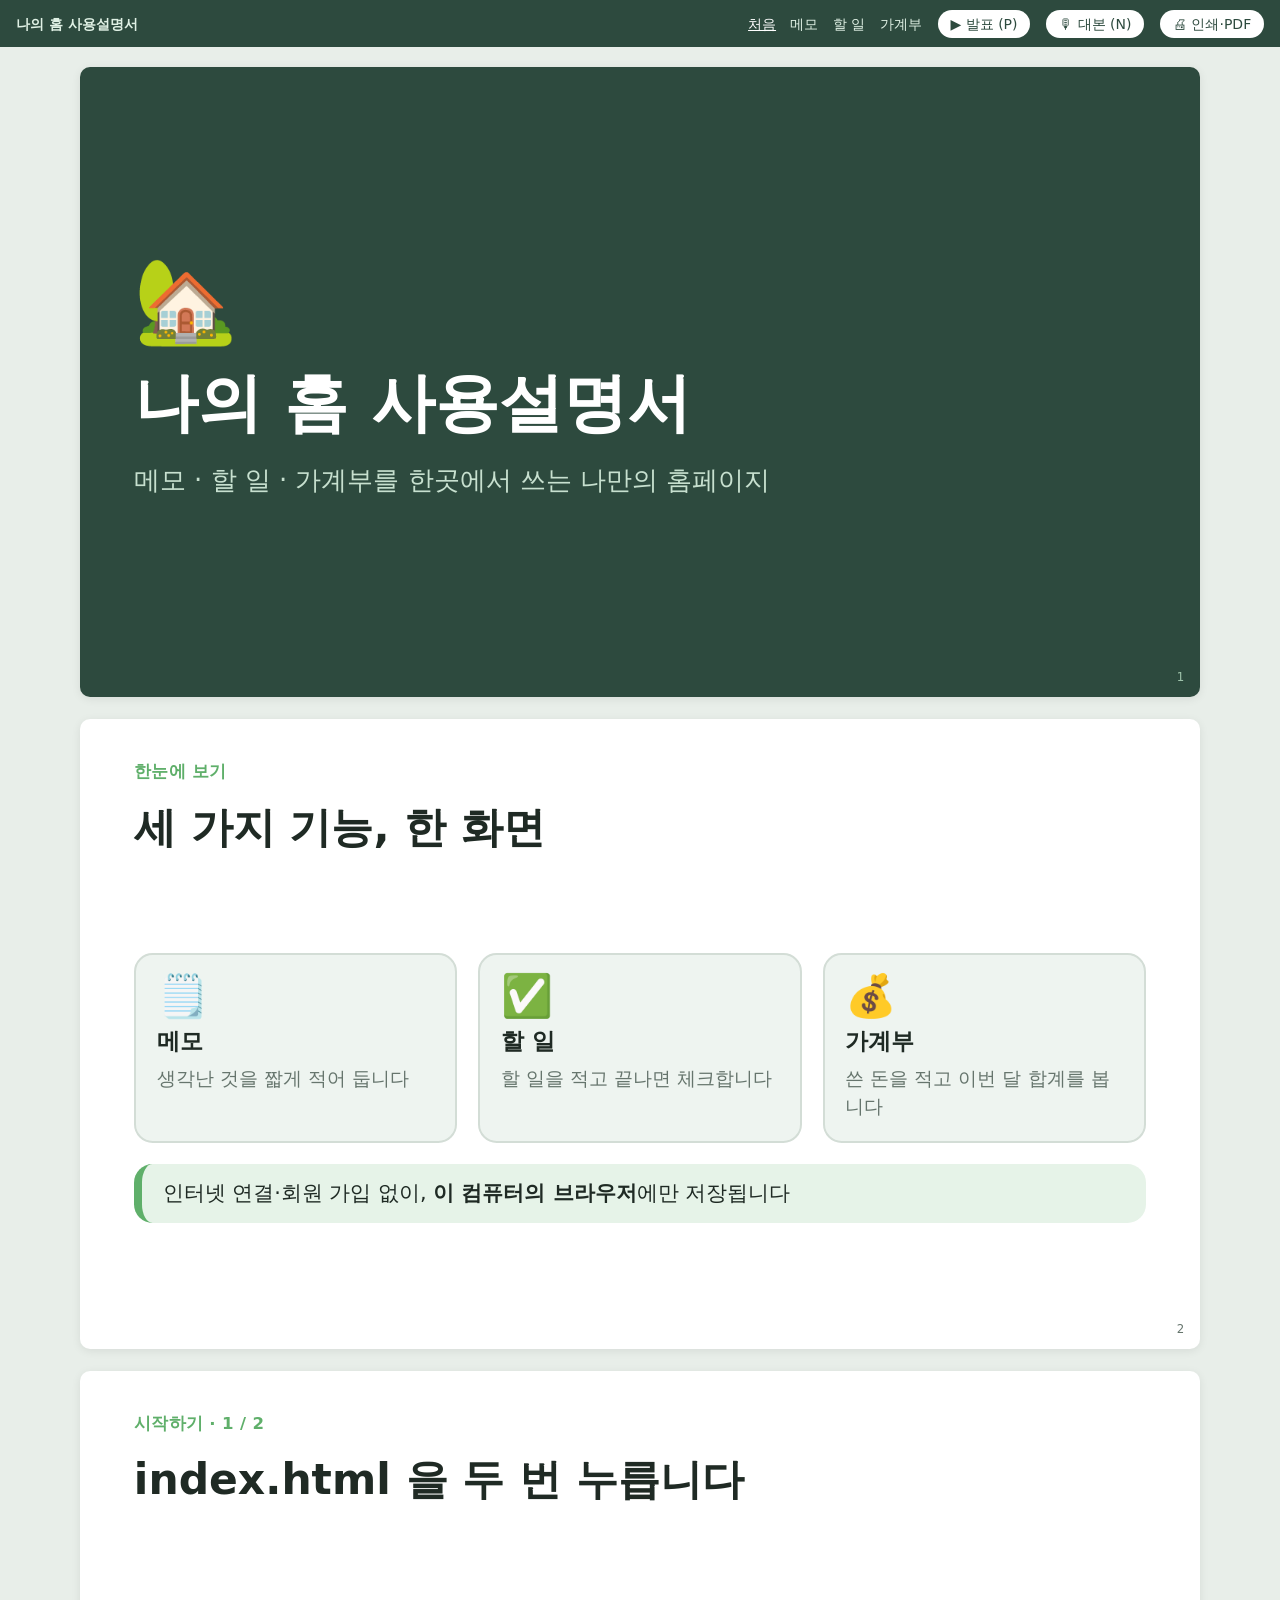
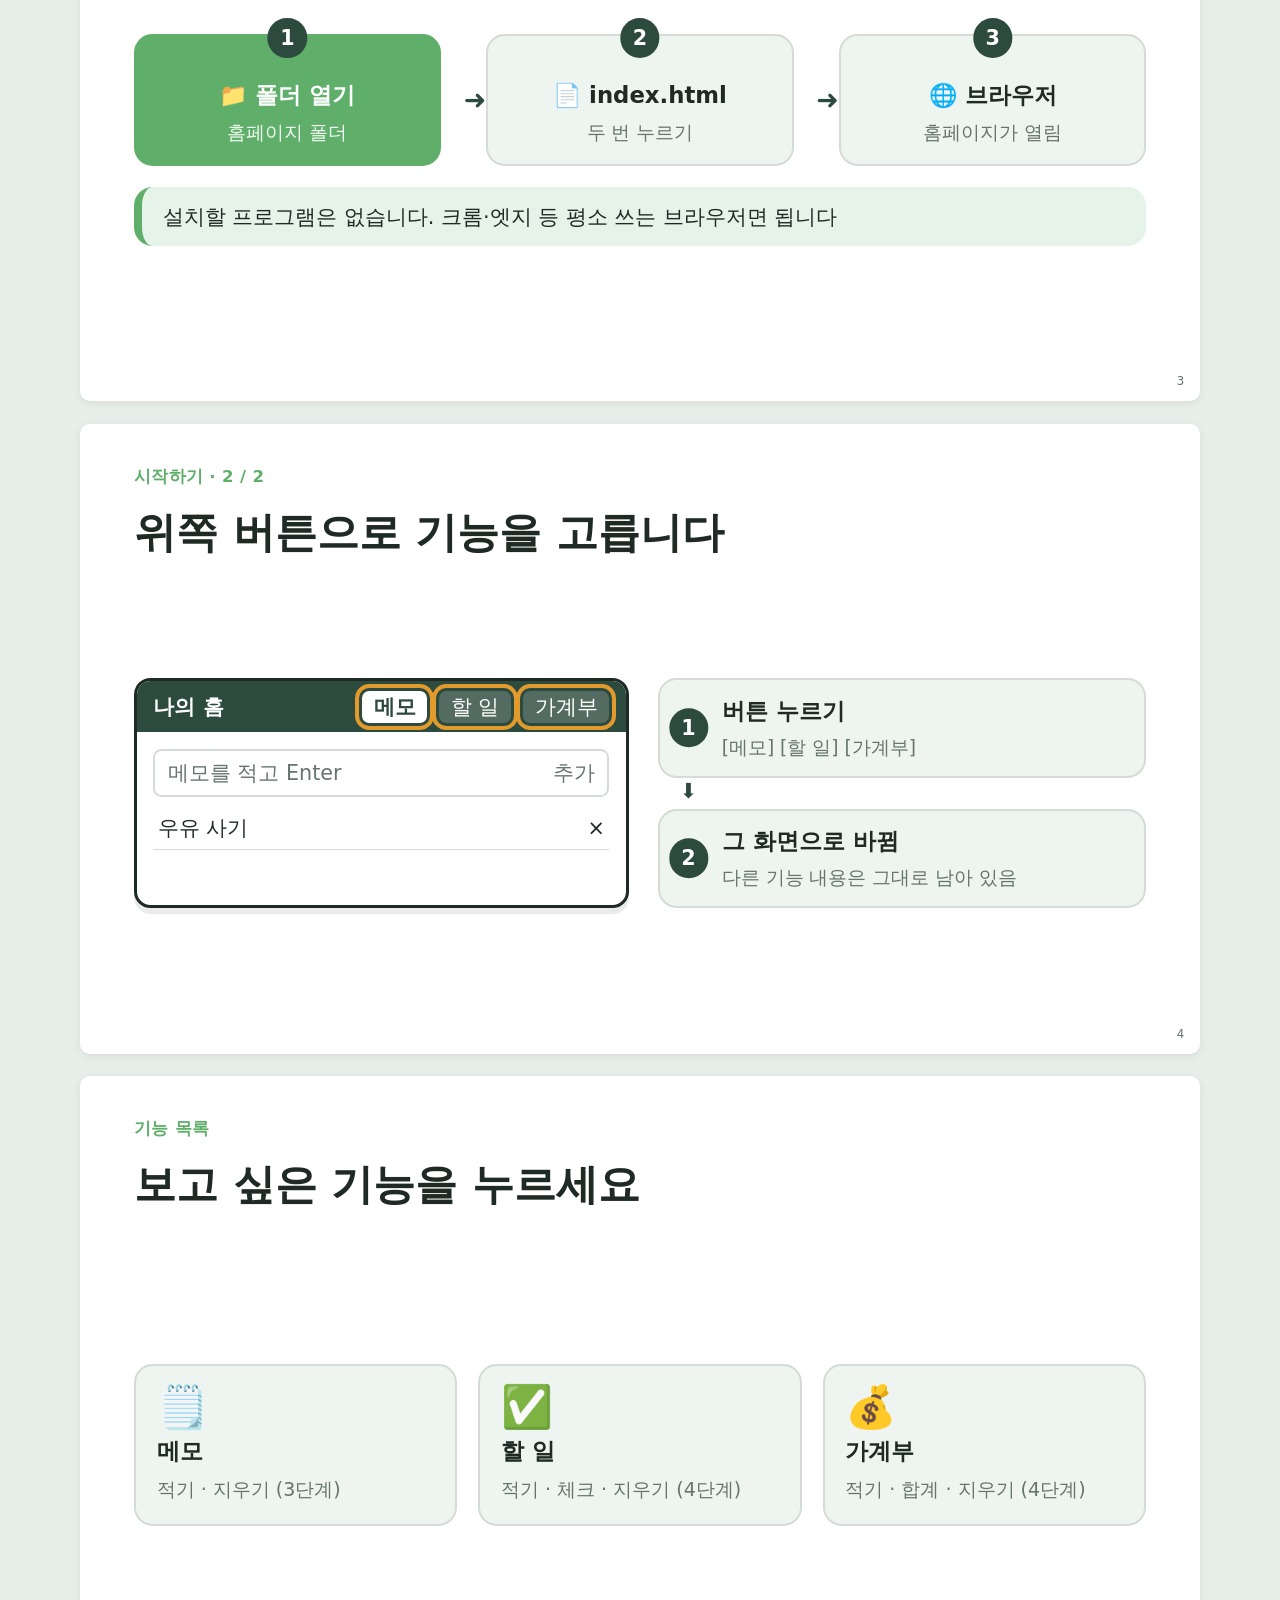
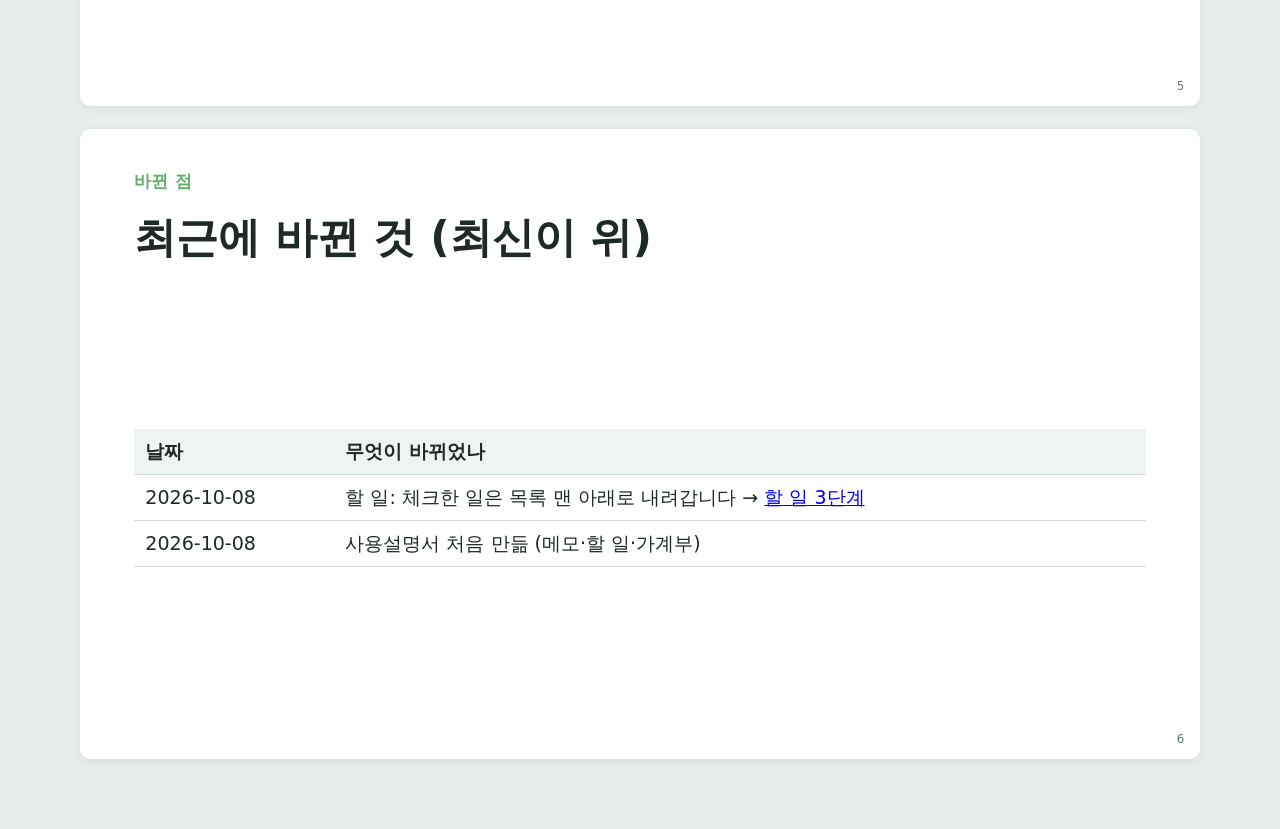
==== examples/my-homepage/manual/index.html @ fab15f82 "dev-process-light 0.3.0: 사용설명서를 HTML 슬라이드로 - 웹페이지 기본, 페이지 = 16:9 한 장 = pptx 한 장, 페이지마다 그림 + 강의 대본, 한" ====
<!doctype html>
<html lang="ko">
<head>
<meta charset="utf-8">
<meta name="viewport" content="width=device-width, initial-scale=1">
<title>나의 홈 사용설명서</title>
<link rel="stylesheet" href="assets/manual.css">
<script defer src="assets/manual.js"></script>
</head>
<body data-manual="나의 홈 사용설명서" data-index="index.html"
      data-chapters="index.html|처음;memo.html|메모;todo.html|할 일;budget.html|가계부">

<section class="slide" data-kind="cover" data-title="나의 홈 사용설명서">
  <div class="body">
    <div class="emoji">🏡</div>
    <h1>나의 홈 사용설명서</h1>
    <p class="lead">메모 · 할 일 · 가계부를 한곳에서 쓰는 나만의 홈페이지</p>
  </div>
  <aside class="notes">나의 홈 사용설명서입니다. 나의 홈은 메모, 할 일, 가계부를 한곳에서 쓰는 개인 홈페이지입니다. 이 설명서는 처음 여는 법부터 기능 하나하나 쓰는 법까지 순서대로 보여 드립니다.</aside>
</section>

<section class="slide" data-kind="concept" data-title="이 홈페이지는">
  <p class="kicker">한눈에 보기</p>
  <h2>세 가지 기능, 한 화면</h2>
  <div class="body">
    <div class="cards">
      <div class="card"><i>🗒️</i><b>메모</b><span>생각난 것을 짧게 적어 둡니다</span></div>
      <div class="card"><i>✅</i><b>할 일</b><span>할 일을 적고 끝나면 체크합니다</span></div>
      <div class="card"><i>💰</i><b>가계부</b><span>쓴 돈을 적고 이번 달 합계를 봅니다</span></div>
    </div>
    <div class="callout">인터넷 연결·회원 가입 없이, <b>이 컴퓨터의 브라우저</b>에만 저장됩니다</div>
  </div>
  <aside class="notes">이 홈페이지에는 세 가지 기능이 있습니다. 메모, 할 일, 가계부. 회원 가입이나 인터넷 연결 없이 쓰고, 적은 내용은 이 컴퓨터의 브라우저에만 저장됩니다.</aside>
</section>

<section class="slide" data-kind="start-step" data-title="시작하기 1. 파일 열기">
  <p class="kicker">시작하기 · 1 / 2</p>
  <h2>index.html 을 두 번 누릅니다</h2>
  <div class="body">
    <ol class="flow">
      <li class="on"><b>📁 폴더 열기</b><span>홈페이지 폴더</span></li>
      <li><b>📄 index.html</b><span>두 번 누르기</span></li>
      <li><b>🌐 브라우저</b><span>홈페이지가 열림</span></li>
    </ol>
    <div class="callout">설치할 프로그램은 없습니다. 크롬·엣지 등 평소 쓰는 브라우저면 됩니다</div>
  </div>
  <aside class="notes">시작하기 첫 번째 단계입니다. 홈페이지 폴더를 열고 index.html 파일을 두 번 누르세요. 평소 쓰는 브라우저에서 홈페이지가 열립니다. 따로 설치할 프로그램은 없습니다.</aside>
</section>

<section class="slide" data-kind="start-step" data-title="시작하기 2. 메뉴 고르기">
  <p class="kicker">시작하기 · 2 / 2</p>
  <h2>위쪽 버튼으로 기능을 고릅니다</h2>
  <div class="body">
    <div class="row">
      <div class="screen">
        <div class="top"><span class="t">나의 홈</span><span class="tab on hl">메모</span><span class="tab hl">할 일</span><span class="tab hl">가계부</span></div>
        <div class="in"><div class="field">메모를 적고 Enter <span>추가</span></div><div class="item">우유 사기 <span>×</span></div></div>
      </div>
      <ol class="flow v">
        <li><b>버튼 누르기</b><span>[메모] [할 일] [가계부]</span></li>
        <li><b>그 화면으로 바뀜</b><span>다른 기능 내용은 그대로 남아 있음</span></li>
      </ol>
    </div>
  </div>
  <aside class="notes">두 번째 단계입니다. 위쪽에 메모, 할 일, 가계부 버튼이 있습니다. 누르면 그 화면으로 바뀝니다. 다른 화면으로 가도 적어 둔 내용은 그대로 남아 있습니다.</aside>
</section>

<section class="slide" data-kind="chapters" data-title="기능 목록">
  <p class="kicker">기능 목록</p>
  <h2>보고 싶은 기능을 누르세요</h2>
  <div class="body">
    <div class="cards">
      <a class="card" href="memo.html"><i>🗒️</i><b>메모</b><span>적기 · 지우기 (3단계)</span></a>
      <a class="card" href="todo.html"><i>✅</i><b>할 일</b><span>적기 · 체크 · 지우기 (4단계)</span></a>
      <a class="card" href="budget.html"><i>💰</i><b>가계부</b><span>적기 · 합계 · 지우기 (4단계)</span></a>
    </div>
  </div>
  <aside class="notes">기능별 설명서입니다. 메모는 세 단계, 할 일과 가계부는 네 단계로 따라 할 수 있습니다. 보고 싶은 기능을 누르세요.</aside>
</section>

<section class="slide" data-kind="changes" data-title="바뀐 점">
  <p class="kicker">바뀐 점</p>
  <h2>최근에 바뀐 것 (최신이 위)</h2>
  <div class="body">
    <table class="grid">
      <tr><th>날짜</th><th>무엇이 바뀌었나</th></tr>
      <tr><td>2026-10-08</td><td>할 일: 체크한 일은 목록 맨 아래로 내려갑니다 → <a href="todo.html#5">할 일 3단계</a></td></tr>
      <tr><td>2026-10-08</td><td>사용설명서 처음 만듦 (메모·할 일·가계부)</td></tr>
    </table>
  </div>
  <aside class="notes">최근에 바뀐 점입니다. 가장 최근 변경은 할 일에서 체크한 일이 목록 맨 아래로 내려가도록 바뀐 것입니다.</aside>
</section>

</body>
</html>
---- examples/my-homepage/manual/assets/manual.css ----
/* 사용설명서 슬라이드 엔진 (dev-process-framework / dev-process-light 공용)
   - 웹페이지로 읽기(기본), 발표 모드(P), 노트(N), 16:9 인쇄(PDF), 슬라이드 = pptx 한 장
   - 외부 글꼴·CDN 없음 (오프라인에서도 같은 모양) */
:root {
  --ink: #1f2a24; --muted: #66756d; --line: #d3ddd6; --bg: #e8eee9; --paper: #ffffff; --soft: #eef4f0;
  --accent: #2d4a3e; --accent-2: #5faf6a; --warn: #e29a2d; --bad: #d9574a; --info: #3f8fa6; --violet: #8a79c2;
  --radius: 0.9em;
  --font: "Malgun Gothic", "Apple SD Gothic Neo", "Noto Sans KR", "Noto Sans CJK KR", system-ui, sans-serif;
  --mono: "Cascadia Mono", Consolas, "D2Coding", "Noto Sans Mono CJK KR", monospace;
}
* { box-sizing: border-box; }
html, body { margin: 0; }
body { background: var(--bg); color: var(--ink); font-family: var(--font); line-height: 1.45; }

/* ---------- 머리말 (manual.js 가 채움) ---------- */
.m-bar { position: sticky; top: 0; z-index: 10; display: flex; flex-wrap: wrap; gap: .5rem 1rem; align-items: center;
  padding: .6rem 1rem; background: var(--accent); color: #fff; font-size: 14px; }
.m-bar a { color: #dff0e4; text-decoration: none; }
.m-bar a:hover, .m-bar a[aria-current] { color: #fff; text-decoration: underline; }
.m-bar .m-title { font-weight: 700; margin-right: auto; }
.m-bar nav { display: flex; flex-wrap: wrap; gap: .3rem .9rem; }
.m-bar button { font: inherit; color: var(--accent); background: #fff; border: 0; border-radius: 999px; padding: .25rem .8rem; cursor: pointer; }

/* ---------- 슬라이드: 16:9, 너비에 맞춰 글자까지 함께 줄어든다 ---------- */
main.m-deck { padding: 1.2rem 1rem 3rem; counter-reset: slide; }
.slide { container-type: inline-size; counter-increment: slide; position: relative; width: min(100%, 1120px);
  aspect-ratio: 16 / 9; margin: 0 auto 1.4rem; background: var(--paper); border-radius: 10px; overflow: hidden;
  box-shadow: 0 2px 10px rgba(0,0,0,.08); display: flex; flex-direction: column; }
.slide > .s { font-size: 1.85cqw; padding: 2em 2.6em 2.2em; height: 100%; display: flex; flex-direction: column; gap: .9em; }
.slide::after { content: counter(slide); position: absolute; right: 1.4cqw; bottom: 1cqw; font-size: 1.05cqw; color: var(--muted); }
.slide .kicker { font-size: .8em; font-weight: 700; color: var(--accent-2); letter-spacing: .02em; }
.slide h1, .slide h2 { margin: 0; line-height: 1.2; }
.slide h2 { font-size: 2.05em; }
.slide h1 { font-size: 3.1em; }
.slide p { margin: 0; }
.slide .lead { font-size: 1.25em; color: var(--muted); }
.slide .body { flex: 1; display: flex; flex-direction: column; justify-content: center; gap: 1em; min-height: 0; }
.slide .row { display: flex; gap: 1.4em; align-items: stretch; }
.slide .row > * { flex: 1; min-width: 0; }
.slide small, .slide .muted { color: var(--muted); }
.slide code, .slide kbd { font-family: var(--mono); font-size: .9em; background: var(--soft); border-radius: .3em; padding: .05em .35em; }
.slide pre { margin: 0; font-family: var(--mono); font-size: .85em; background: #1f2a24; color: #e8f2eb; border-radius: .6em; padding: .9em 1.1em; white-space: pre-wrap; }
.slide .ui { display: inline-block; border: .12em solid var(--accent); border-radius: .4em; padding: 0 .45em; font-weight: 700; color: var(--accent); background: #fff; }

/* 표지·장 구분: 진한 배경 */
.slide.dark, .slide[data-kind="cover"] { background: var(--accent); color: #fff; }
.slide.dark .lead, .slide[data-kind="cover"] .lead { color: #c7e0cf; }
.slide[data-kind="cover"] .body { justify-content: center; }
.slide[data-kind="cover"]::after, .slide.dark::after { color: #9fc3ab; }
.slide .emoji { font-size: 4em; line-height: 1; }

/* ---------- 도식 컴포넌트 ---------- */
/* 순서도: <ol class="flow"><li><b>제목</b><span>설명</span></li>...</ol>  (.flow.v 세로) */
.flow { list-style: none; margin: 0; padding: 0; display: flex; align-items: stretch; gap: 2.2em; counter-reset: st; }
.flow > li { counter-increment: st; position: relative; flex: 1; background: var(--soft); border: .12em solid var(--line);
  border-radius: var(--radius); padding: 2.1em .9em .9em; text-align: center; display: flex; flex-direction: column; gap: .3em; }
.flow > li::before { content: counter(st); position: absolute; top: -.85em; left: 50%; transform: translateX(-50%);
  width: 1.9em; height: 1.9em; border-radius: 50%; background: var(--accent); color: #fff; font-weight: 700;
  display: grid; place-items: center; }
.flow > li:not(:last-child)::after { content: "➜"; position: absolute; right: -1.75em; top: 50%; transform: translateY(-50%);
  font-size: 1.3em; color: var(--accent); }
.flow > li b { font-size: 1.1em; }
.flow > li span, .flow > li small { color: var(--muted); font-size: .9em; }
.flow > li.on { background: var(--accent-2); border-color: var(--accent-2); color: #fff; }
.flow > li.on span, .flow > li.on small { color: #effaf1; }
.flow > li.warn { background: #fdf0dc; border-color: var(--warn); }
.flow > li.bad { background: #fbe5e2; border-color: var(--bad); }
.flow.v { flex-direction: column; gap: 1.5em; max-width: 34em; }
.flow.v > li { text-align: left; padding: .7em 1em .7em 3em; }
.flow.v > li::before { top: 50%; left: 1.4em; transform: translate(-50%, -50%); }
.flow.v > li:not(:last-child)::after { content: "⬇"; right: auto; left: 1.4em; top: auto; bottom: -1.45em; transform: translateX(-50%); font-size: 1em; }
.loop { text-align: center; color: var(--accent); font-weight: 700; border-top: .14em dashed var(--accent); padding-top: .4em; }

/* 카드: <div class="cards"><div class="card"><i>🗒️</i><b>제목</b><span>설명</span></div></div> */
.cards { display: grid; grid-template-columns: repeat(auto-fit, minmax(11em, 1fr)); gap: 1em; }
.card { background: var(--soft); border-radius: var(--radius); padding: 1em; display: flex; flex-direction: column; gap: .35em; border: .1em solid var(--line); }
a.card { color: inherit; text-decoration: none; }
a.card:hover { border-color: var(--accent); }
.card > i { font-style: normal; font-size: 2em; line-height: 1; }
.card > b { font-size: 1.1em; }
.card > span { color: var(--muted); font-size: .92em; }
.card.ok { border-color: var(--accent-2); } .card.warn { border-color: var(--warn); background: #fdf3e2; } .card.bad { border-color: var(--bad); background: #fcebe8; }

/* 비교: <div class="compare"><div class="good">..</div><div class="bad">..</div></div> */
.compare { display: grid; grid-template-columns: 1fr 1fr; gap: 1.2em; }
.compare > div { border-radius: var(--radius); padding: 1em 1.2em; background: var(--soft); }
.compare > .good { background: #e6f3e8; border-left: .4em solid var(--accent-2); }
.compare > .bad { background: #fbe7e3; border-left: .4em solid var(--bad); }
.compare h3 { margin: 0 0 .4em; font-size: 1.1em; }

/* 화면 흉내: <div class="screen"><div class="tabs">..</div>..</div>  (실제 화면 그림이 없을 때) */
.screen { border: .15em solid var(--ink); border-radius: .8em; overflow: hidden; background: #fff; box-shadow: 0 .3em 0 rgba(0,0,0,.08); }
.screen .top { background: var(--accent); color: #fff; padding: .45em .8em; font-weight: 700; display: flex; gap: .6em; align-items: center; }
.screen .top .t { margin-right: auto; }
.screen .top span.tab { background: rgba(255,255,255,.18); border-radius: .35em; padding: .05em .55em; font-weight: 400; }
.screen .top span.tab.on { background: #fff; color: var(--accent); font-weight: 700; }
.screen .in { padding: .8em; display: flex; flex-direction: column; gap: .45em; }
.screen .field { border: .1em solid var(--line); border-radius: .4em; padding: .35em .6em; color: var(--muted); display: flex; justify-content: space-between; }
.screen .item { border-bottom: .08em solid var(--line); padding: .3em .2em; display: flex; justify-content: space-between; gap: .6em; }
.screen .hl { outline: .22em solid var(--warn); outline-offset: .15em; border-radius: .3em; }
.screen .done { text-decoration: line-through; color: var(--muted); }

/* 채팅: <div class="chat"><p class="me">..</p><p class="ai">..</p></div> */
.chat { display: flex; flex-direction: column; gap: .6em; }
.chat p { max-width: 80%; border-radius: 1em; padding: .55em .9em; margin: 0; }
.chat .me { align-self: flex-end; background: var(--accent); color: #fff; }
.chat .ai { align-self: flex-start; background: var(--soft); border: .1em solid var(--line); }

/* 트리 / 구성도 */
.tree { font-family: var(--mono); background: var(--soft); border-radius: var(--radius); padding: .9em 1.1em; white-space: pre; font-size: .92em; line-height: 1.6; }
.diagram { display: flex; align-items: center; justify-content: center; }
.diagram svg { width: 100%; height: auto; max-height: 100%; }
.slide svg text { font-family: var(--font); }

/* 강조 상자 · 큰 숫자 · 표 */
.callout { border-radius: var(--radius); padding: .7em 1em; background: #e6f3e8; border-left: .4em solid var(--accent-2); }
.callout.warn { background: #fdf0dc; border-color: var(--warn); }
.callout.bad { background: #fbe5e2; border-color: var(--bad); }
.big { font-size: 3.6em; font-weight: 800; color: var(--accent); line-height: 1; }
table.grid { border-collapse: collapse; width: 100%; font-size: .92em; }
table.grid th, table.grid td { border-bottom: .08em solid var(--line); padding: .45em .6em; text-align: left; vertical-align: top; }
table.grid th { background: var(--soft); }

/* ---------- 노트 (강의 대본) ---------- */
.slide > aside.notes { display: none; }
body.show-notes .slide { aspect-ratio: auto; overflow: visible; }
body.show-notes .slide > .s { aspect-ratio: 16 / 9; height: auto; }
body.show-notes .slide > aside.notes { display: block; font-size: 15px; background: #fffbe8; border-top: 1px dashed #d8c77a;
  padding: .8rem 1.2rem; color: #4a4325; white-space: pre-wrap; }
body.show-notes .slide > aside.notes::before { content: "🎙 대본  "; font-weight: 700; }

/* ---------- 발표 모드 (P) ---------- */
body.present { background: #111; overflow: hidden; }
body.present .m-bar { display: none; }
body.present main.m-deck { padding: 0; height: 100vh; display: grid; place-items: center; }
body.present .slide { display: none; margin: 0; width: min(100vw, calc(100vh * 16 / 9)); border-radius: 0; }
body.present .slide.current { display: flex; }

/* ---------- 내보내기 (pptx 그림 캡처) ---------- */
body.export { background: #fff; }
body.export .m-bar { display: none; }
body.export main.m-deck { padding: 0; }
body.export .slide { width: 1280px; margin: 0 0 20px; border-radius: 0; box-shadow: none; }

/* ---------- 인쇄: 슬라이드 한 장 = 16:9 한 쪽 ---------- */
@page { size: 13.333in 7.5in; margin: 0; }
@media print {
  body { background: #fff; }
  .m-bar, aside.notes { display: none !important; }
  main.m-deck { padding: 0; }
  .slide { width: 13.333in; height: 7.5in; aspect-ratio: auto; margin: 0; border-radius: 0; box-shadow: none;
    break-after: page; page-break-after: always; -webkit-print-color-adjust: exact; print-color-adjust: exact; }
}
@media (max-width: 640px) { .m-bar { font-size: 13px; } main.m-deck { padding: .6rem .3rem 2rem; } }
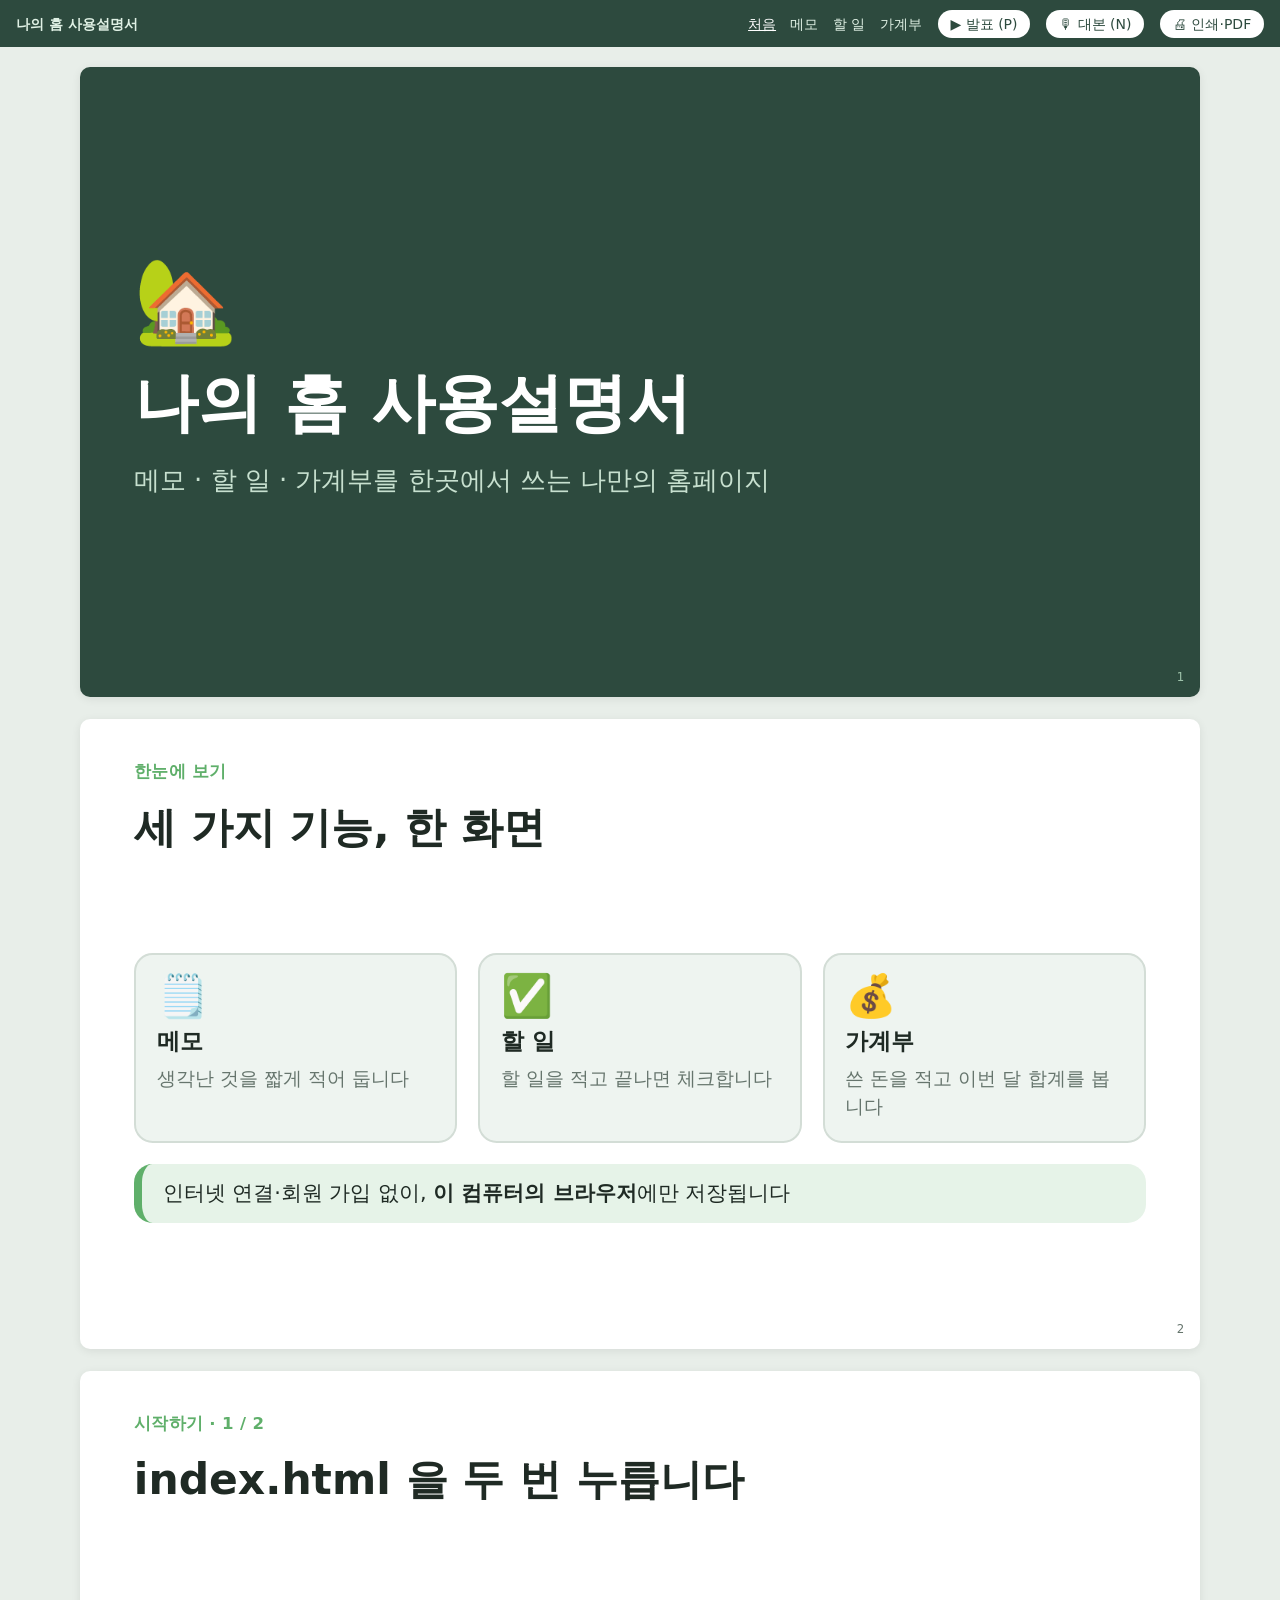
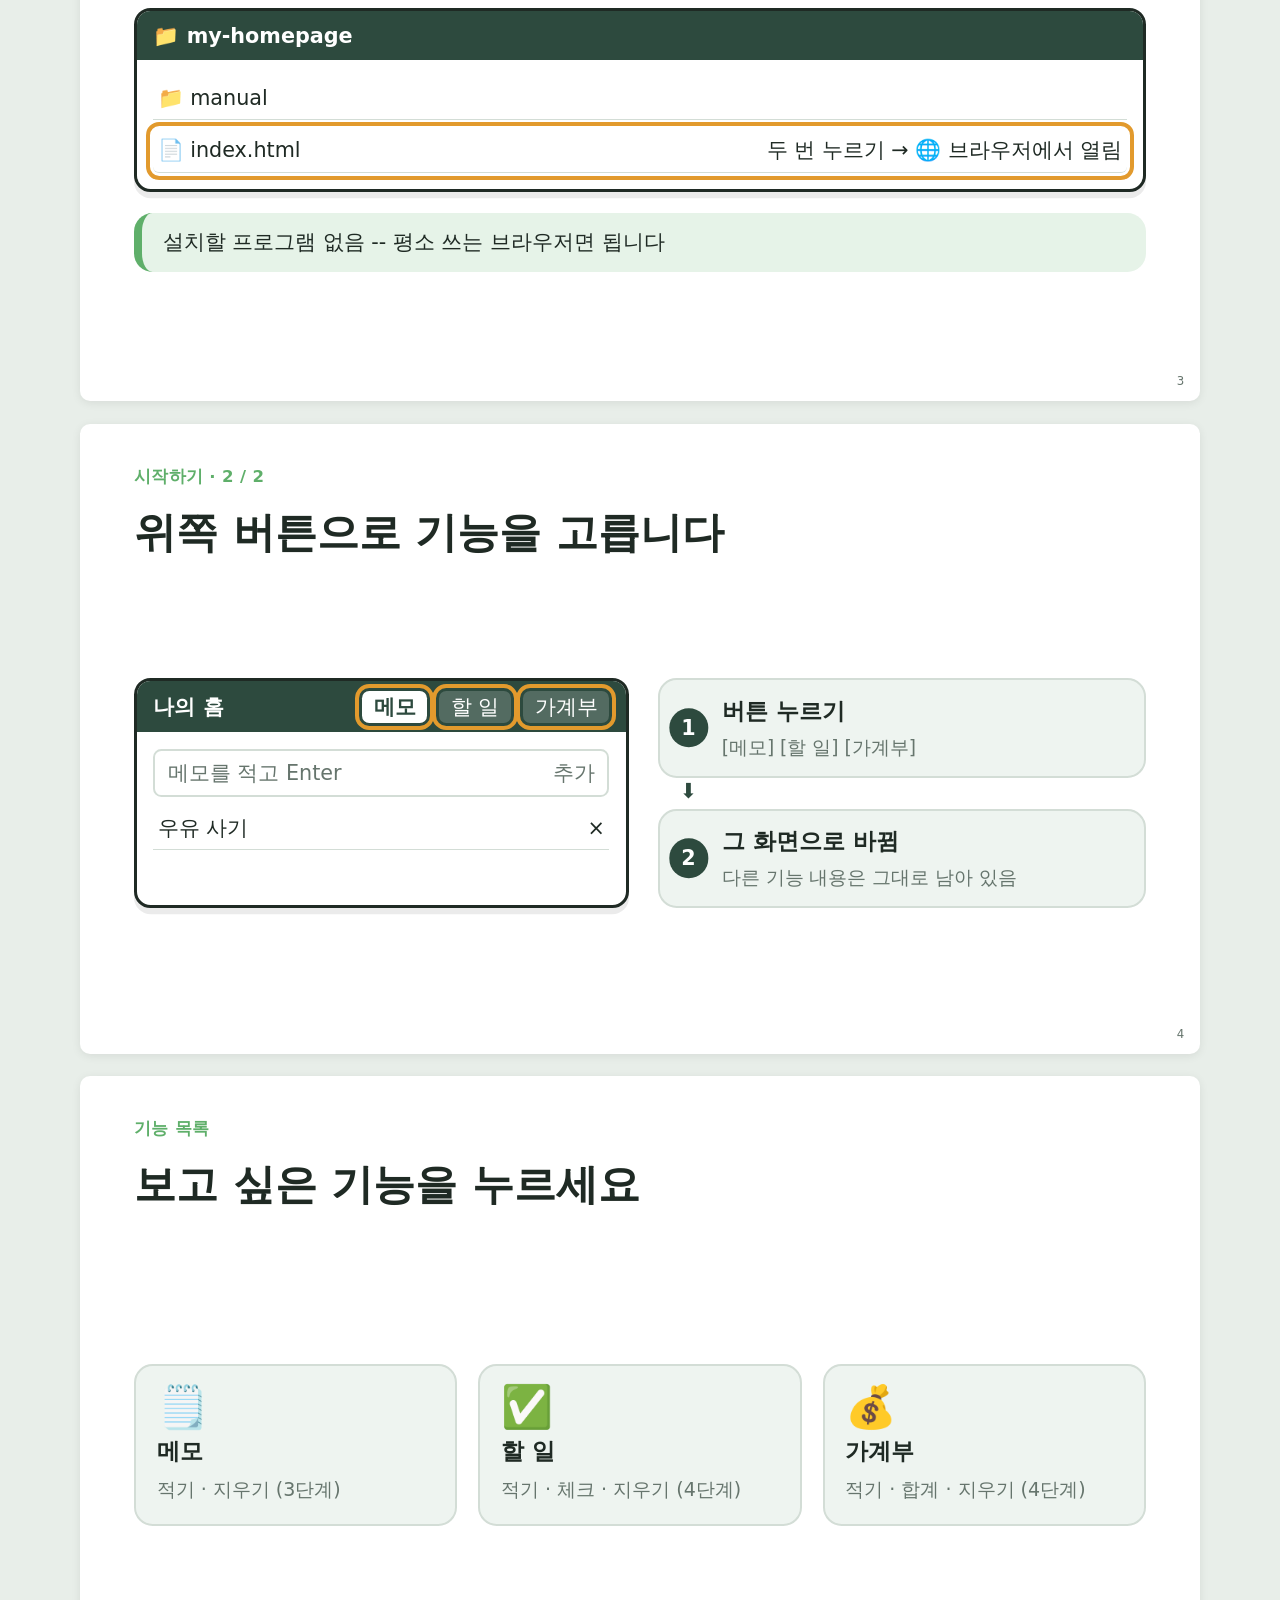
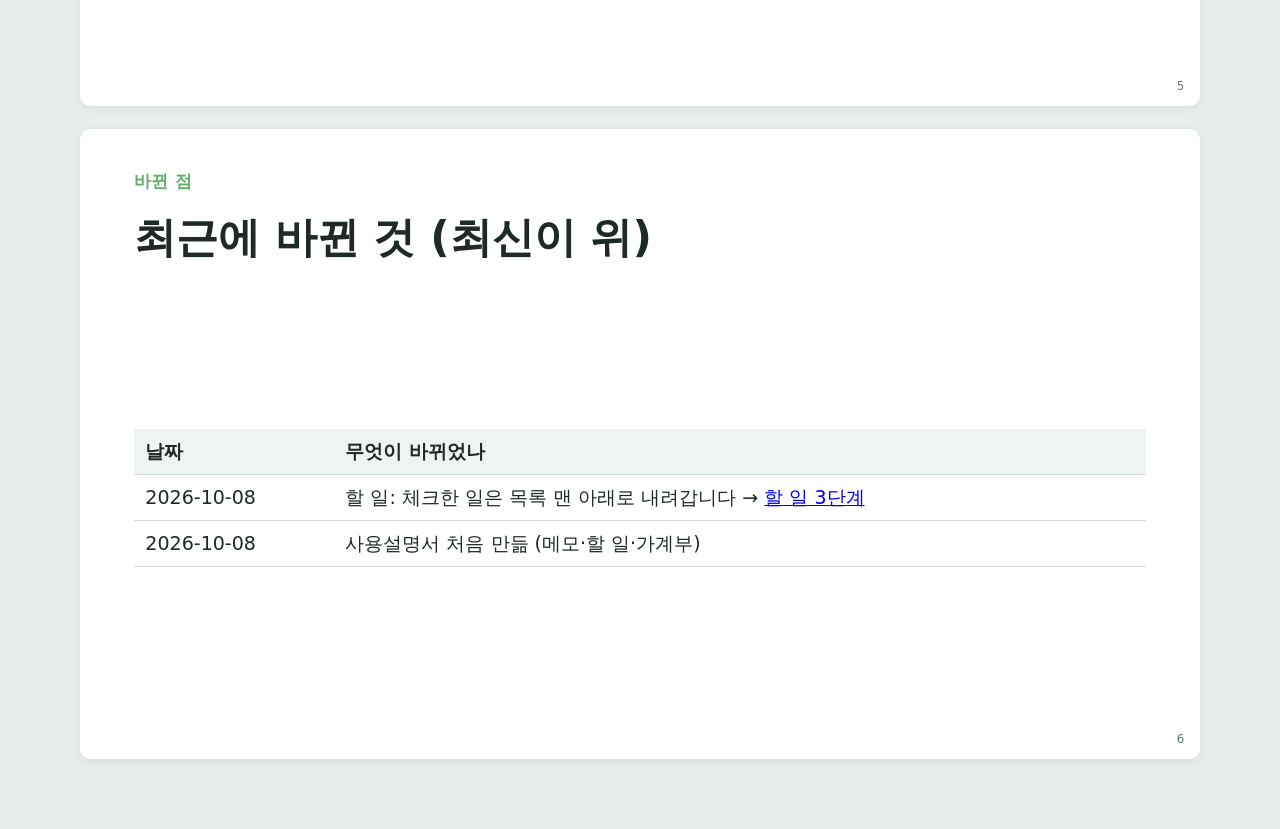
==== commit f2ef9bd8: "feat(manual): 0.4.0 quality floor and render review for light-manual - manual_tool check: index >= 6" ====
--- a/examples/my-homepage/manual/index.html
+++ b/examples/my-homepage/manual/index.html
@@ -37,12 +37,14 @@
   <p class="kicker">시작하기 · 1 / 2</p>
   <h2>index.html 을 두 번 누릅니다</h2>
   <div class="body">
-    <ol class="flow">
-      <li class="on"><b>📁 폴더 열기</b><span>홈페이지 폴더</span></li>
-      <li><b>📄 index.html</b><span>두 번 누르기</span></li>
-      <li><b>🌐 브라우저</b><span>홈페이지가 열림</span></li>
-    </ol>
-    <div class="callout">설치할 프로그램은 없습니다. 크롬·엣지 등 평소 쓰는 브라우저면 됩니다</div>
+      <div class="screen">
+        <div class="top"><span class="t">📁 my-homepage</span></div>
+        <div class="in">
+          <div class="item"><span>📁 manual</span><span></span></div>
+          <div class="item hl"><span>📄 index.html</span><span>두 번 누르기 → 🌐 브라우저에서 열림</span></div>
+        </div>
+      </div>
+    <div class="callout">설치할 프로그램 없음 -- 평소 쓰는 브라우저면 됩니다</div>
   </div>
   <aside class="notes">시작하기 첫 번째 단계입니다. 홈페이지 폴더를 열고 index.html 파일을 두 번 누르세요. 평소 쓰는 브라우저에서 홈페이지가 열립니다. 따로 설치할 프로그램은 없습니다.</aside>
 </section>
@@ -88,7 +90,7 @@
       <tr><td>2026-10-08</td><td>사용설명서 처음 만듦 (메모·할 일·가계부)</td></tr>
     </table>
   </div>
-  <aside class="notes">최근에 바뀐 점입니다. 가장 최근 변경은 할 일에서 체크한 일이 목록 맨 아래로 내려가도록 바뀐 것입니다.</aside>
+  <aside class="notes">최근에 바뀐 점입니다. 가장 최근 변경은 할 일에서 체크한 일이 목록 맨 아래로 내려가도록 바뀐 것입니다. 바뀐 내용이 있는 장은 표의 링크를 누르면 바로 열립니다.</aside>
 </section>
 
 </body>
--- a/examples/my-homepage/manual/assets/manual.css
+++ b/examples/my-homepage/manual/assets/manual.css
@@ -34,7 +34,7 @@
 .slide h1 { font-size: 3.1em; }
 .slide p { margin: 0; }
 .slide .lead { font-size: 1.25em; color: var(--muted); }
-.slide .body { flex: 1; display: flex; flex-direction: column; justify-content: center; gap: 1em; min-height: 0; }
+.slide .body { flex: 1; display: flex; flex-direction: column; justify-content: safe center; gap: 1em; min-height: 0; }
 .slide .row { display: flex; gap: 1.4em; align-items: stretch; }
 .slide .row > * { flex: 1; min-width: 0; }
 .slide small, .slide .muted { color: var(--muted); }
@@ -63,8 +63,14 @@
 .flow > li span, .flow > li small { color: var(--muted); font-size: .9em; }
 .flow > li.on { background: var(--accent-2); border-color: var(--accent-2); color: #fff; }
 .flow > li.on span, .flow > li.on small { color: #effaf1; }
+.flow > li.on code { background: rgba(255,255,255,.22); color: #fff; }
+.flow:has(> li:nth-child(5)) { gap: 1.6em; }
+.flow:has(> li:nth-child(5)) > li { font-size: .88em; padding-left: .5em; padding-right: .5em; }
+.flow:has(> li:nth-child(5)) > li:not(:last-child)::after { right: -1.35em; }
+.flow > li { overflow-wrap: anywhere; }
 .flow > li.warn { background: #fdf0dc; border-color: var(--warn); }
 .flow > li.bad { background: #fbe5e2; border-color: var(--bad); }
+.flow > li.ok { background: #e6f4e8; border-color: var(--accent-2); }
 .flow.v { flex-direction: column; gap: 1.5em; max-width: 34em; }
 .flow.v > li { text-align: left; padding: .7em 1em .7em 3em; }
 .flow.v > li::before { top: 50%; left: 1.4em; transform: translate(-50%, -50%); }
@@ -72,7 +78,7 @@
 .loop { text-align: center; color: var(--accent); font-weight: 700; border-top: .14em dashed var(--accent); padding-top: .4em; }
 
 /* 카드: <div class="cards"><div class="card"><i>🗒️</i><b>제목</b><span>설명</span></div></div> */
-.cards { display: grid; grid-template-columns: repeat(auto-fit, minmax(11em, 1fr)); gap: 1em; }
+.cards { display: grid; grid-template-columns: repeat(auto-fit, minmax(12.5em, 1fr)); gap: 1em; }
 .card { background: var(--soft); border-radius: var(--radius); padding: 1em; display: flex; flex-direction: column; gap: .35em; border: .1em solid var(--line); }
 a.card { color: inherit; text-decoration: none; }
 a.card:hover { border-color: var(--accent); }
@@ -109,7 +115,8 @@
 /* 트리 / 구성도 */
 .tree { font-family: var(--mono); background: var(--soft); border-radius: var(--radius); padding: .9em 1.1em; white-space: pre; font-size: .92em; line-height: 1.6; }
 .diagram { display: flex; align-items: center; justify-content: center; }
-.diagram svg { width: 100%; height: auto; max-height: 100%; }
+.diagram { flex: 1; min-height: 0; }
+.diagram svg { width: 100%; height: 100%; max-height: 100%; }
 .slide svg text { font-family: var(--font); }
 
 /* 강조 상자 · 큰 숫자 · 표 */
@@ -121,6 +128,54 @@
 table.grid th, table.grid td { border-bottom: .08em solid var(--line); padding: .45em .6em; text-align: left; vertical-align: top; }
 table.grid th { background: var(--soft); }
 
+/* 터미널: <div class="term"><p class="c">명령</p><p class="o">출력</p><p class="ok">성공</p><p class="err">실패</p></div> */
+.term { background: #16201b; color: #d9e7dd; border-radius: .7em; font-family: var(--mono); font-size: .8em; overflow: hidden; }
+.term::before { content: "● ● ●"; display: block; padding: .35em .9em; background: #26332c; color: #6f8a7b; letter-spacing: .2em; font-size: .8em; }
+.term p { margin: 0; padding: .05em 1em; white-space: pre-wrap; line-height: 1.45; }
+.term p:first-of-type { padding-top: .6em; } .term p:last-child { padding-bottom: .7em; }
+.term .c::before { content: "$ "; color: #7fd19b; }
+.term .c { color: #fff; } .term .o { color: #b9c9be; } .term .dim { color: #6f8a7b; }
+.term .ok { color: #7fd19b; } .term .ok::before { content: "✔ "; }
+.term .err { color: #ff9b8f; } .term .err::before { content: "✖ "; }
+.term .warn { color: #f3c46b; }
+
+/* 상태 표시: <span class="badge ok">PASS</span> */
+.badge { display: inline-block; font-size: .75em; font-weight: 700; border-radius: 999px; padding: .1em .6em; background: var(--soft); color: var(--ink); border: .1em solid var(--line); white-space: nowrap; }
+.badge.ok { background: #e2f3e5; color: #1f6b33; border-color: #a9d8b2; }
+.badge.warn { background: #fdf0dc; color: #8a5a0b; border-color: #efc98a; }
+.badge.bad { background: #fbe5e2; color: #9b2a1f; border-color: #eeb0a8; }
+.badge.info { background: #e1f0f4; color: #23606f; border-color: #a9d3de; }
+
+/* 레인(누가 무엇을): <div class="lanes"><div class="lane"><b>사용자</b><ol class="flow">..</ol></div>..</div> */
+.lanes { display: flex; flex-direction: column; gap: 1.25em; }
+.lane { display: grid; grid-template-columns: 7.5em 1fr; gap: .8em; align-items: center; }
+.lane > b { background: var(--accent); color: #fff; border-radius: .5em; padding: .5em .6em; text-align: center; font-size: .9em; }
+.lane > .flow > li { padding: 1.4em .6em .6em; }
+
+/* 계층(스택): <div class="stack"><div><b>층 이름</b><span>설명</span></div>..</div>  (위가 사용자 쪽) */
+.stack { display: flex; flex-direction: column; gap: .35em; }
+.stack > div { display: grid; grid-template-columns: 10em 1fr; gap: 1em; align-items: center; background: var(--soft); border-left: .45em solid var(--accent-2); border-radius: .5em; padding: .45em .9em; }
+.stack > div:nth-child(2n) { border-left-color: var(--info); }
+.stack > div > span { color: var(--muted); font-size: .9em; }
+.stack > div > code { justify-self: start; }
+
+/* 타임라인: <ol class="timeline"><li><b>날짜·단계</b><span>내용</span></li>..</ol> */
+.timeline { list-style: none; margin: 0; padding: 0; display: flex; gap: 0; position: relative; }
+.timeline::before { content: ""; position: absolute; left: 0; right: 0; top: .55em; height: .2em; background: var(--line); }
+.timeline > li { flex: 1; position: relative; padding-top: 1.6em; text-align: center; display: flex; flex-direction: column; gap: .2em; }
+.timeline > li::before { content: ""; position: absolute; top: 0; left: 50%; transform: translateX(-50%); width: 1.2em; height: 1.2em; border-radius: 50%; background: var(--accent); border: .2em solid #fff; }
+.timeline > li.on::before { background: var(--accent-2); } .timeline > li.bad::before { background: var(--bad); }
+.timeline > li span { color: var(--muted); font-size: .88em; }
+
+/* 키-값 / 체크리스트 */
+.kv { display: grid; grid-template-columns: max-content 1fr; gap: .35em 1.2em; font-size: .92em; }
+.kv > b { color: var(--accent); }
+ul.check { list-style: none; margin: 0; padding: 0; display: grid; grid-template-columns: 1fr 1fr; gap: .45em 1.4em; }
+ul.check > li { padding-left: 1.6em; position: relative; }
+ul.check > li::before { content: "☐"; position: absolute; left: 0; color: var(--accent); }
+ul.check > li.done::before { content: "☑"; }
+.legend { display: flex; gap: 1em; flex-wrap: wrap; font-size: .8em; color: var(--muted); }
+
 /* ---------- 노트 (강의 대본) ---------- */
 .slide > aside.notes { display: none; }
 body.show-notes .slide { aspect-ratio: auto; overflow: visible; }
@@ -141,6 +196,13 @@
 body.export .m-bar { display: none; }
 body.export main.m-deck { padding: 0; }
 body.export .slide { width: 1280px; margin: 0 0 20px; border-radius: 0; box-shadow: none; }
+
+/* ---------- 미리보기 시트 (manual-review): 한 장에 모든 페이지 ---------- */
+body.sheet { background: #9aa59f; }
+body.sheet .m-bar, body.sheet aside.notes { display: none; }
+body.sheet main.m-deck { display: grid; grid-template-columns: repeat(3, 1fr); gap: 14px; padding: 14px; width: 1900px; }
+body.sheet .slide { width: 100%; margin: 0; border-radius: 4px; }
+body.sheet .slide::after { font-size: 2.2cqw; color: #fff; background: #2d4a3e; padding: 0 .4em; border-radius: .3em; }
 
 /* ---------- 인쇄: 슬라이드 한 장 = 16:9 한 쪽 ---------- */
 @page { size: 13.333in 7.5in; margin: 0; }
